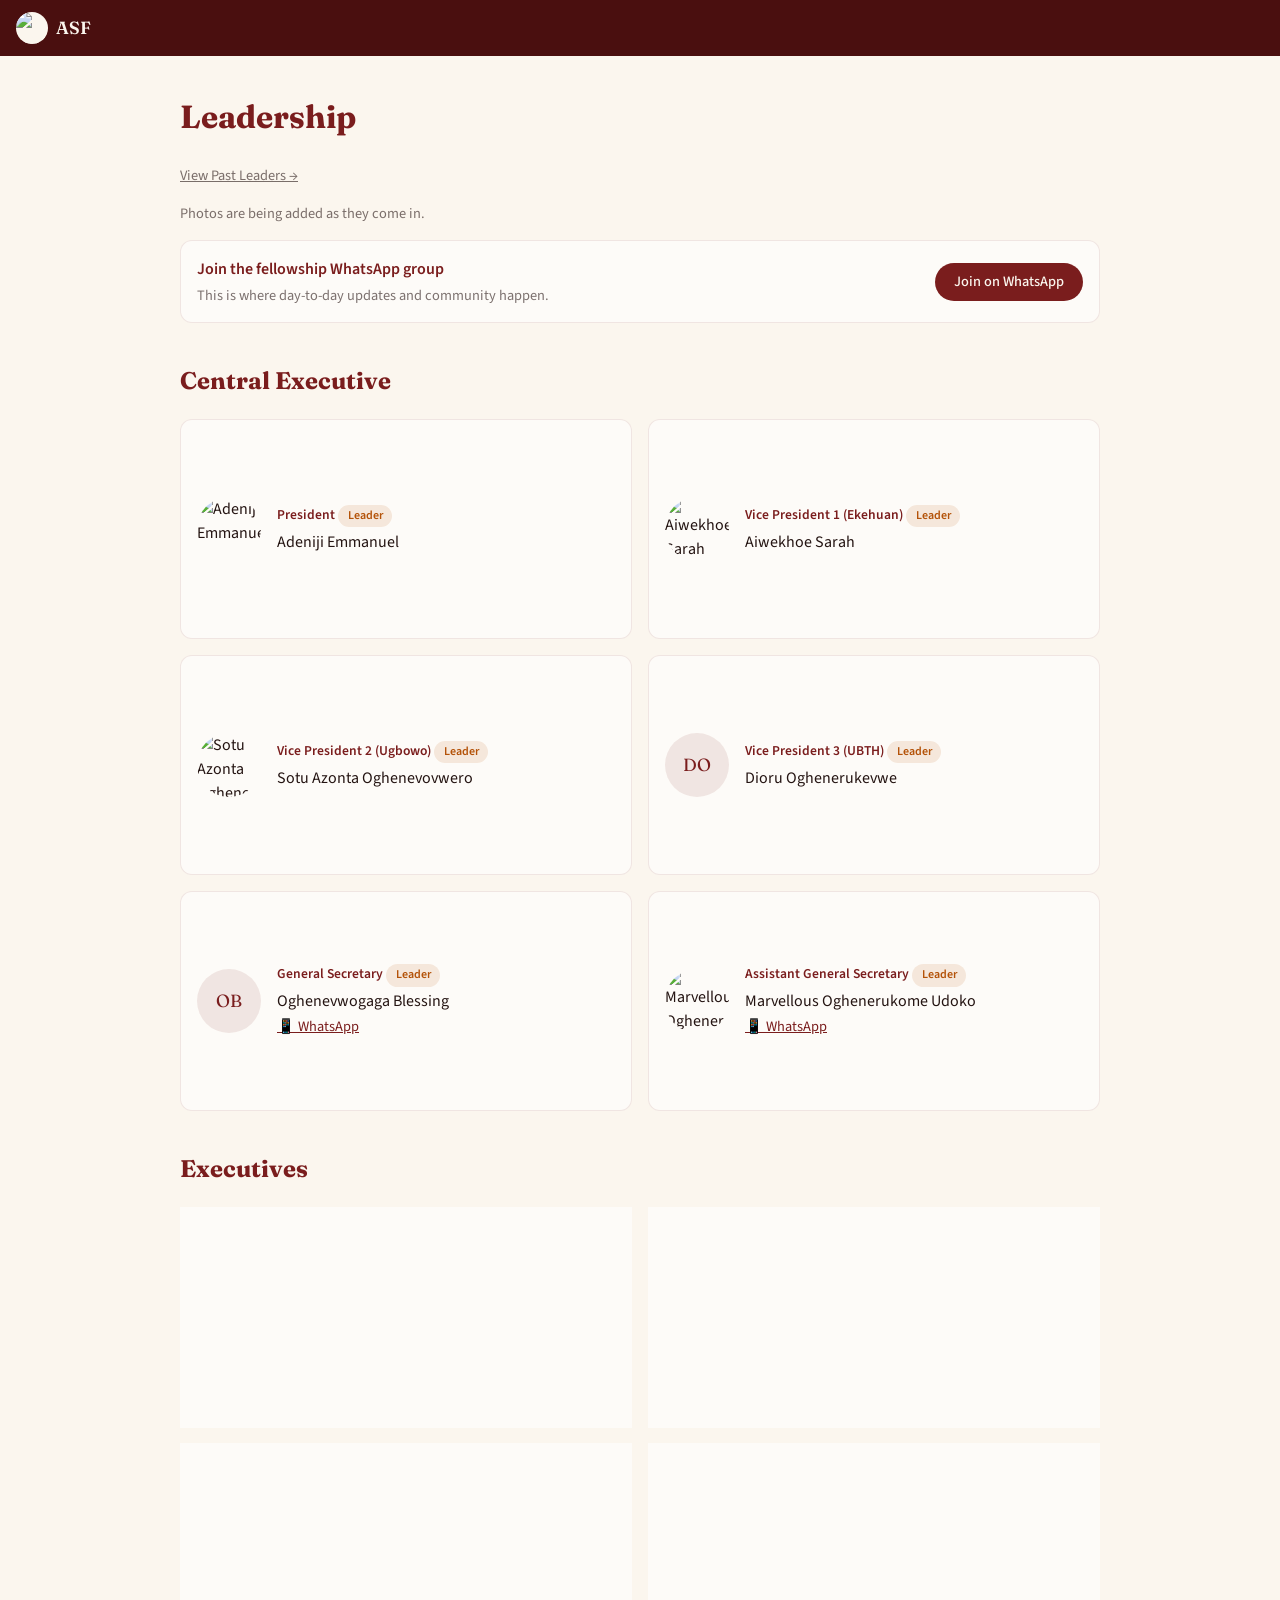
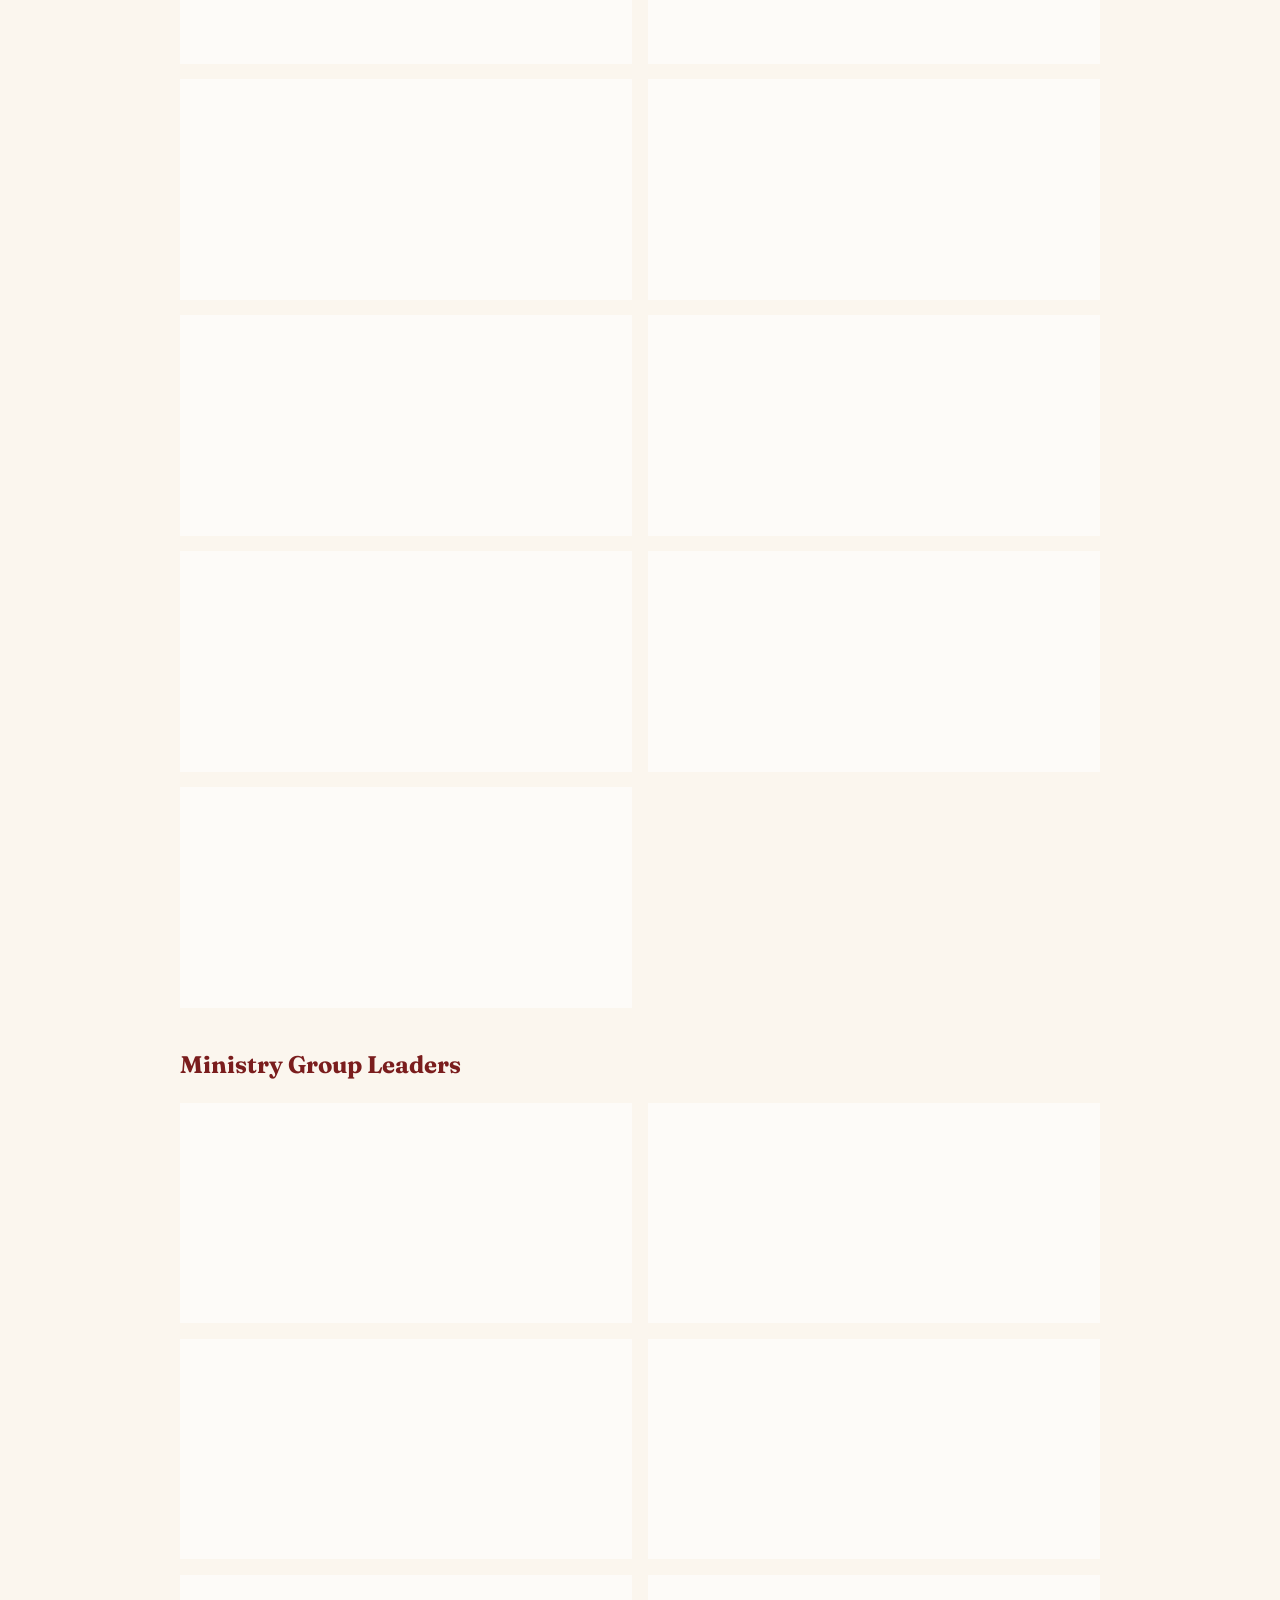
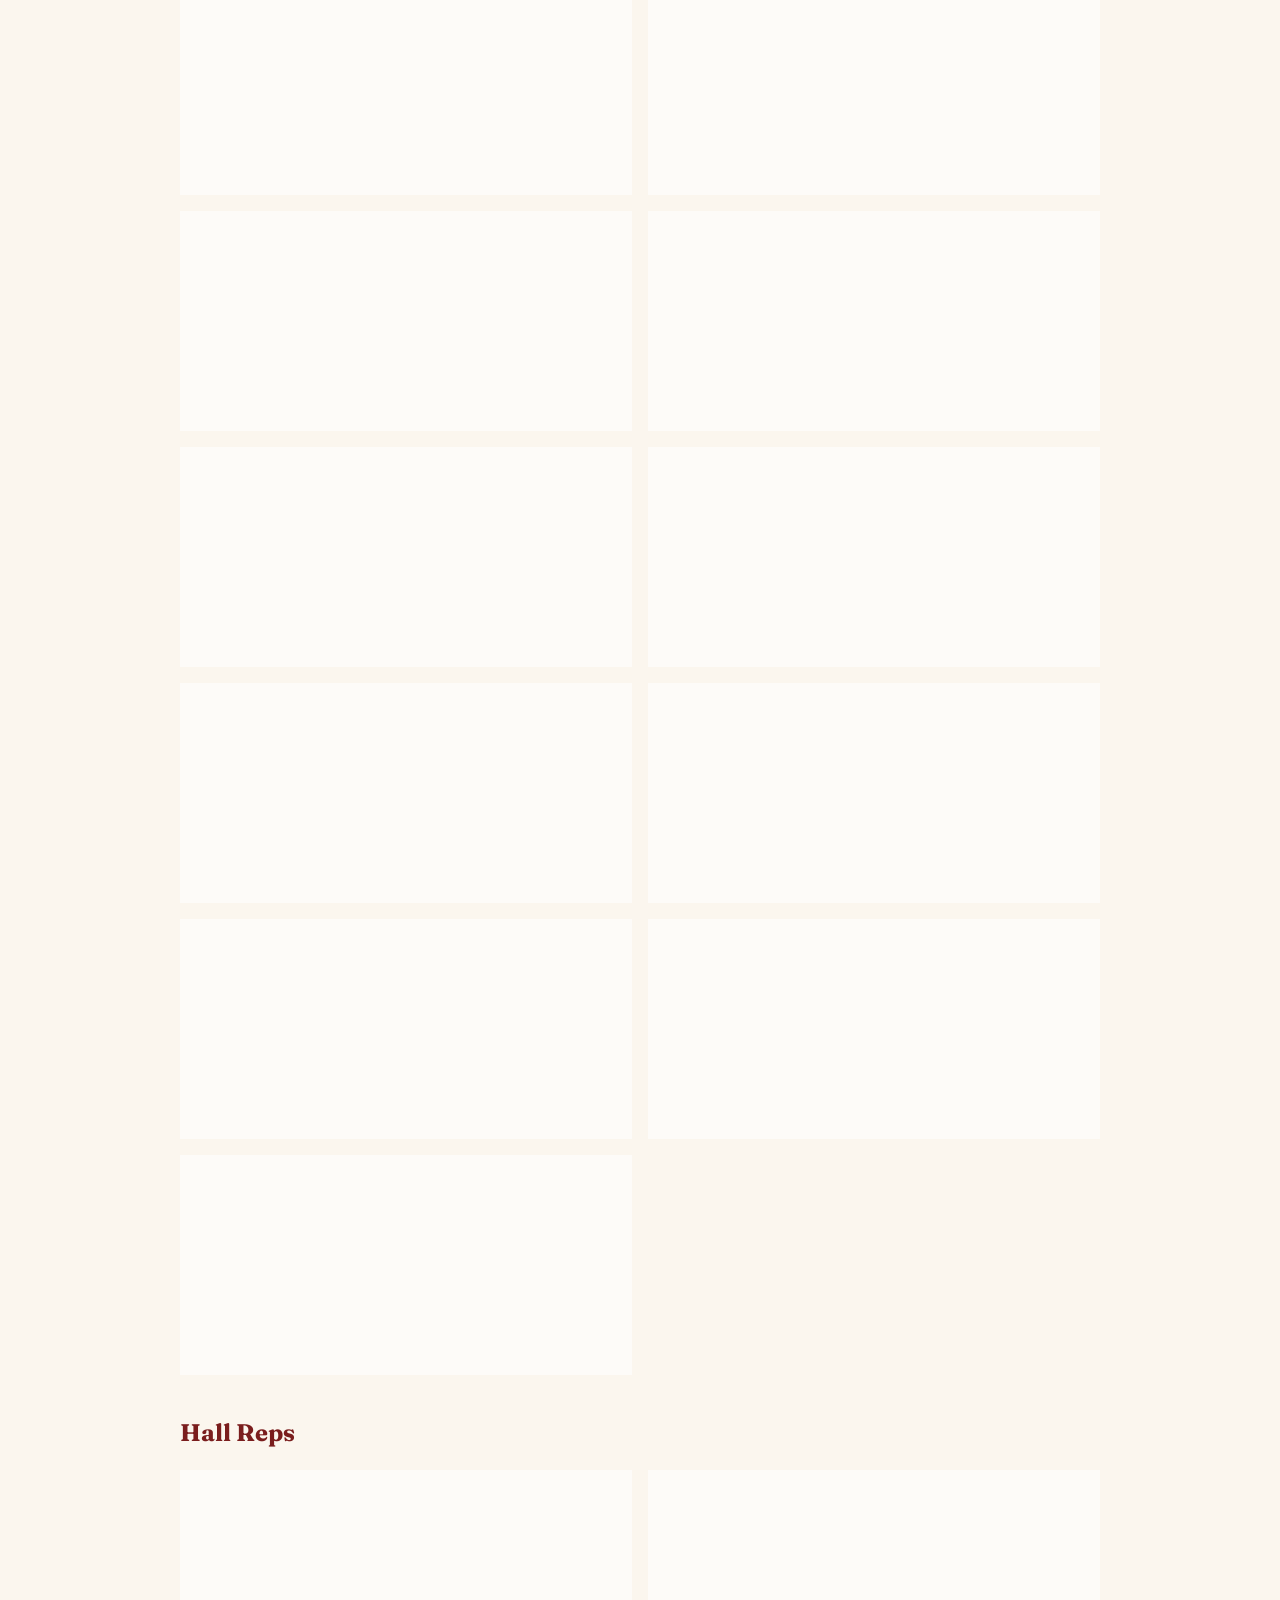
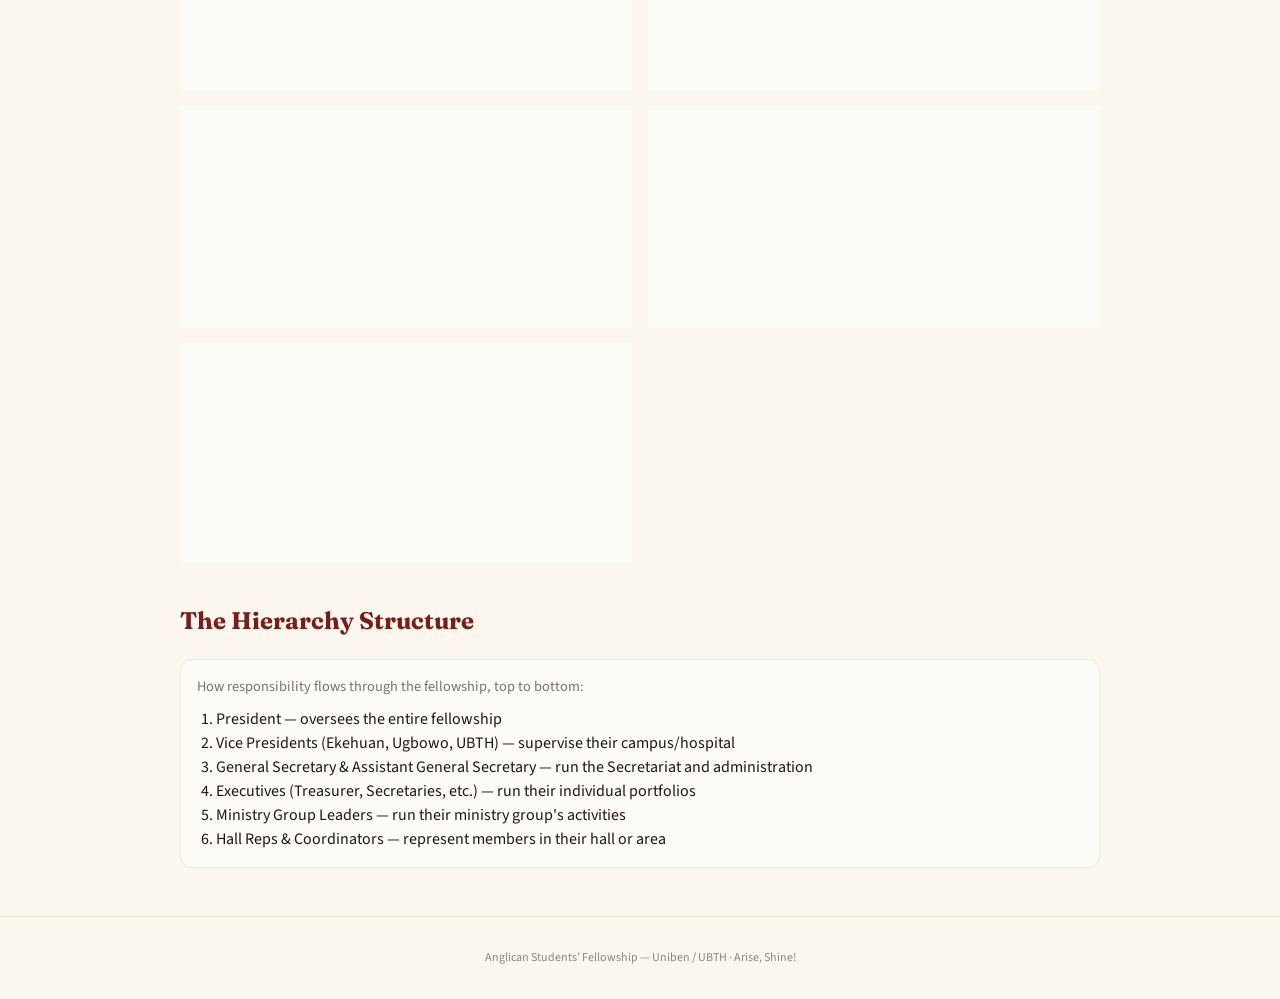
==== leadership.html @ 45ee1c09 "Add files via upload" ====
<!doctype html>
<html lang="en">
<head>
  <meta charset="UTF-8" />
  <meta name="viewport" content="width=device-width, initial-scale=1.0" />
  <title>Leadership — ASF Uniben/UBTH</title>
  <link rel="preconnect" href="https://fonts.googleapis.com">
  <link href="https://fonts.googleapis.com/css2?family=Fraunces:wght@400;600;700&family=Source+Sans+3:wght@400;500;600;700&display=swap" rel="stylesheet">
  <link rel="icon" type="image/png" href="favicon.png">
  <link rel="manifest" href="manifest.json">
  <link rel="apple-touch-icon" href="logo.png">
  <meta property="og:title" content="Anglican Students' Fellowship — UNIBEN/UBTH">
  <meta property="og:description" content="Arise, Shine! Christian fellowship for students of Uniben and UBTH.">
  <meta property="og:image" content="https://YOUR-DOMAIN-HERE/logo.png">
  <meta property="og:type" content="website">
  <link rel="stylesheet" href="style.css">
</head>
<body>

  <header class="navbar">
    <a href="index.html" class="brand"><img src="logo.png" alt="ASF logo"> ASF</a>
    <nav>
      <a href="index.html">About</a>
      <a href="leadership.html">Leadership</a>
      <a href="ministry-groups.html" id="nav-ministry" style="display:none">Ministry Groups</a>
      <a href="announcements.html" id="nav-announcements" style="display:none">Announcements</a>
      <a href="messages.html" id="nav-messages" style="display:none">Messages</a>
      <a href="songs.html" id="nav-songs" style="display:none">Songs</a>
      <a href="chat.html" id="nav-chat" style="display:none">Ask ASF</a>
      <a href="profile.html" id="nav-profile" style="display:none">My Profile</a>
      <a href="admin.html" id="nav-admin" style="display:none">Admin</a>
      <span id="nav-auth-slot"></span>
    </nav>
  </header>

  <div class="container">
    <h1>Leadership</h1>
    <p><a href="past-leaders.html" class="hint">View Past Leaders &rarr;</a></p>
    <p class="hint">Photos are being added as they come in.</p>

    <div class="card" style="margin-top:1rem; display:flex; align-items:center; justify-content:space-between; gap:1rem; flex-wrap:wrap;">
      <div>
        <p style="font-weight:600; color:var(--oxblood); margin:0 0 0.2rem;">Join the fellowship WhatsApp group</p>
        <p class="hint" style="margin:0;">This is where day-to-day updates and community happen.</p>
      </div>
      <a class="btn btn-solid" href="https://chat.whatsapp.com/I12i7ANx91WJ88O34i9ZsK?s=cl&p=a&ilr=4" target="_blank" rel="noopener">Join on WhatsApp</a>
    </div>

    <h2 style="margin-top:2.5rem;">Central Executive</h2>
    <div class="grid-2" id="central-executive-list"></div>

    <h2 style="margin-top:2.5rem;">Executives</h2>
    <div class="grid-2" id="executives-list"></div>

    <h2 style="margin-top:2.5rem;">Ministry Group Leaders</h2>
    <div class="grid-2" id="ministry-leaders-list"></div>

    <h2 style="margin-top:2.5rem;">Hall Reps</h2>
    <div class="grid-2" id="hall-reps-list"></div>

    <h2 style="margin-top:2.5rem;">The Hierarchy Structure</h2>
    <div class="card" id="hierarchy-structure"></div>
  </div>

  <footer>Anglican Students&rsquo; Fellowship — Uniben / UBTH &middot; Arise, Shine!</footer>

  <script src="https://cdn.jsdelivr.net/npm/@supabase/supabase-js@2/dist/umd/supabase.js"></script>
  <script src="supabase-client.js"></script>
  <script src="leaders-data.js"></script>
  <script src="ministry-groups-data.js"></script>
  <script src="role-descriptions.js"></script>
  <script src="nav.js"></script>
  <script src="nav-hide.js"></script>
  <script src="leadership.js"></script>
</body>
</html>
---- style.css ----
:root {
  --oxblood: #7A1D1D;
  --oxblood-dark: #4A0F0F;
  --parchment: #FBF6EE;
  --ink: #241412;
  --sunrise: #C9962F;
}

* { box-sizing: border-box; }

body {
  margin: 0;
  background: var(--parchment);
  color: var(--ink);
  font-family: 'Source Sans 3', -apple-system, sans-serif;
  line-height: 1.5;
}

h1, h2, h3 {
  font-family: 'Fraunces', Georgia, serif;
  color: var(--oxblood);
}

a { color: inherit; }

/* ---------- Navbar ---------- */
.navbar {
  position: sticky;
  top: 0;
  z-index: 40;
  background: var(--oxblood-dark);
  padding: 0.75rem 1rem;
  display: flex;
  align-items: center;
  justify-content: space-between;
  flex-wrap: wrap;
  gap: 0.5rem;
  transition: transform 0.25s ease;
}

.navbar.nav-hidden {
  transform: translateY(-100%);
}

.navbar .brand {
  color: var(--parchment);
  font-family: 'Fraunces', serif;
  font-weight: 600;
  font-size: 1.1rem;
  text-decoration: none;
  display: flex;
  align-items: center;
  gap: 0.5rem;
}

.navbar .brand img {
  height: 32px;
  width: 32px;
  border-radius: 50%;
  background: var(--parchment);
  object-fit: contain;
}

.navbar nav {
  position: fixed;
  top: 0;
  right: -85%;
  width: 85%;
  max-width: 320px;
  height: 100vh;
  background: var(--oxblood-dark);
  display: flex;
  flex-direction: column;
  align-items: flex-start;
  gap: 0.15rem;
  padding: 4.5rem 1.5rem 2rem;
  overflow-y: auto;
  z-index: 300;
  transition: right 0.3s ease;
  box-shadow: -6px 0 20px rgba(0,0,0,0.25);
}

.navbar nav.nav-open {
  right: 0;
}

.nav-backdrop {
  display: none;
  position: fixed;
  inset: 0;
  background: rgba(0,0,0,0.45);
  z-index: 280;
}

.nav-backdrop.show {
  display: block;
}

.hamburger-btn {
  border: none;
  background: none;
  color: var(--parchment);
  font-size: 1.6rem;
  line-height: 1;
  cursor: pointer;
  padding: 0.2rem 0.4rem;
}

.navbar nav > a {
  color: rgba(251, 246, 238, 0.85);
  text-decoration: none;
  padding: 0.7rem 0;
  font-size: 1rem;
  width: 100%;
  border-bottom: 1px solid rgba(251,246,238,0.08);
}

.navbar nav > a:hover, .navbar nav > a.active {
  color: var(--sunrise);
}

.btn {
  display: inline-block;
  border: none;
  border-radius: 999px;
  padding: 0.5rem 1.2rem;
  font-size: 0.9rem;
  font-weight: 500;
  cursor: pointer;
  text-decoration: none;
}

.btn-primary {
  background: var(--sunrise);
  color: var(--oxblood-dark);
}

.btn-outline {
  background: transparent;
  border: 1px solid rgba(251, 246, 238, 0.3);
  color: var(--parchment);
}

.btn-solid {
  background: var(--oxblood);
  color: var(--parchment);
}

/* ---------- Layout ---------- */
.container {
  max-width: 960px;
  margin: 0 auto;
  padding: 1rem 1.25rem 3rem;
}

.container-narrow {
  max-width: 480px;
  margin: 0 auto;
  padding: 1rem 1.25rem 3rem;
}

.hero {
  background: var(--oxblood);
  color: var(--parchment);
  padding: 4.5rem 1.25rem;
  text-align: center;
  position: relative;
  overflow: hidden;
}

.hero::before {
  content: '';
  position: absolute;
  left: 50%;
  bottom: -60%;
  width: 220%;
  aspect-ratio: 1 / 1;
  transform: translateX(-50%);
  background: repeating-conic-gradient(from -20deg at 50% 100%, rgba(201,150,47,0.16) 0deg 3deg, transparent 3deg 14deg);
  pointer-events: none;
  animation: raysDrift 90s linear infinite;
}

@keyframes raysDrift {
  from { transform: translateX(-50%) rotate(0deg); }
  to { transform: translateX(-50%) rotate(360deg); }
}

.hero-inner { position: relative; max-width: 640px; margin: 0 auto; }
.hero .eyebrow { text-transform: uppercase; letter-spacing: 0.3em; font-size: 0.75rem; color: var(--sunrise); margin-bottom: 0.75rem; }
.hero h1 { color: var(--parchment); font-size: 2.5rem; margin: 0; }
.hero p { color: rgba(251,246,238,0.85); margin-top: 1rem; }

.hero h1.typewriter {
  display: inline-block;
  overflow: hidden;
  white-space: nowrap;
  border-right: 2px solid var(--sunrise);
  width: 0;
  animation: typing 1.1s steps(13, end) 0.3s forwards, blinkCursor 0.7s step-end infinite;
}
@keyframes typing { to { width: 13ch; } }
@keyframes blinkCursor { 50% { border-color: transparent; } }

.member-count-line { font-family: 'Fraunces', serif; font-weight: 600; }

/* ---------- Cards ---------- */
.card {
  background: rgba(255,255,255,0.6);
  border: 1px solid rgba(122,29,29,0.1);
  border-radius: 0.75rem;
  padding: 1rem;
}

.grid-2 {
  display: grid;
  grid-template-columns: 1fr;
  gap: 1rem;
}

@media (min-width: 640px) {
  .grid-2 { grid-template-columns: 1fr 1fr; }
}

.person-card {
  display: flex;
  align-items: center;
  gap: 1rem;
}

.avatar {
  width: 64px;
  height: 64px;
  border-radius: 50%;
  object-fit: cover;
  flex-shrink: 0;
}

.avatar-fallback {
  width: 64px;
  height: 64px;
  border-radius: 50%;
  background: rgba(122,29,29,0.1);
  color: var(--oxblood);
  display: flex;
  align-items: center;
  justify-content: center;
  font-family: 'Fraunces', serif;
  font-size: 1.1rem;
  flex-shrink: 0;
}

.person-title { font-size: 0.85rem; font-weight: 600; color: var(--oxblood); margin: 0 0 0.15rem; }
.person-name { margin: 0; }
.person-name.vacant { font-style: italic; color: rgba(36,20,18,0.4); }

/* ---------- Tap-to-expand leadership cards ---------- */
.card-details {
  max-height: 0;
  overflow: hidden;
  opacity: 0;
  transition: max-height 0.25s ease, opacity 0.25s ease, margin-top 0.25s ease;
}
.card-details.open {
  max-height: 500px;
  opacity: 1;
  margin-top: 0.6rem;
  padding-top: 0.6rem;
  border-top: 1px solid rgba(122,29,29,0.1);
}

/* ---------- Forms ---------- */
label { display: block; font-size: 0.9rem; font-weight: 500; margin-bottom: 0.25rem; }
input, select, textarea {
  width: 100%;
  padding: 0.55rem 0.75rem;
  border: 1px solid rgba(122,29,29,0.2);
  border-radius: 0.5rem;
  background: white;
  color: var(--ink);
  font-family: inherit;
  font-size: 1rem;
}
input:focus, select:focus, textarea:focus {
  outline: 3px solid var(--sunrise);
  outline-offset: 1px;
  border-color: var(--oxblood);
}
.field { margin-bottom: 1rem; }
.field-row { display: grid; grid-template-columns: 1fr 1fr; gap: 0.75rem; }

.tabs { display: flex; gap: 0.5rem; margin-bottom: 1.5rem; }
.tab-btn {
  border: none; border-radius: 999px; padding: 0.4rem 1rem;
  font-size: 0.9rem; cursor: pointer;
  background: rgba(122,29,29,0.1); color: var(--oxblood);
}
.tab-btn.active { background: var(--oxblood); color: var(--parchment); }

.error-text { color: #b91c1c; font-size: 0.9rem; }
.hint { color: rgba(36,20,18,0.6); font-size: 0.9rem; }

/* ---------- Chat ---------- */
.chat-window {
  height: 60vh;
  overflow-y: auto;
  display: flex;
  flex-direction: column;
  gap: 0.75rem;
  padding: 1rem;
}
.msg { max-width: 85%; padding: 0.5rem 1rem; border-radius: 1rem; font-size: 0.95rem; }
.msg.bot { align-self: flex-start; background: rgba(122,29,29,0.1); }
.msg.user { align-self: flex-end; background: var(--oxblood); color: var(--parchment); }
.chat-form { display: flex; gap: 0.5rem; margin-top: 0.75rem; }
.chat-form input { flex: 1; border-radius: 999px; }

/* ---------- Table ---------- */
table { width: 100%; border-collapse: collapse; font-size: 0.9rem; }
th, td { text-align: left; padding: 0.6rem 0.75rem; }
thead { background: rgba(122,29,29,0.1); color: var(--oxblood); }
tbody tr { border-top: 1px solid rgba(122,29,29,0.1); }

footer {
  text-align: center;
  font-size: 0.75rem;
  color: rgba(36,20,18,0.5);
  padding: 2rem 1rem;
  border-top: 1px solid rgba(122,29,29,0.1);
}

/* ---------- Skeleton loading ---------- */
.skeleton {
  background: linear-gradient(90deg, rgba(122,29,29,0.08) 25%, rgba(122,29,29,0.15) 37%, rgba(122,29,29,0.08) 63%);
  background-size: 400% 100%;
  animation: skeletonShimmer 1.4s ease infinite;
  border-radius: 0.5rem;
  height: 1rem;
  margin: 0.4rem 0;
}
@keyframes skeletonShimmer {
  0% { background-position: 100% 50%; }
  100% { background-position: 0 50%; }
}

/* ---------- Ripple ---------- */
.ripple-el { position: relative; overflow: hidden; }
.ripple-dot {
  position: absolute;
  border-radius: 50%;
  background: rgba(255,255,255,0.55);
  transform: scale(0);
  animation: rippleAnim 0.5s ease-out forwards;
  pointer-events: none;
}
@keyframes rippleAnim {
  to { transform: scale(2.5); opacity: 0; }
}

/* ---------- Confetti ---------- */
.confetti-piece {
  position: fixed;
  top: -10px;
  width: 8px;
  height: 8px;
  pointer-events: none;
  z-index: 300;
  animation: confettiFall 1.4s ease-in forwards;
}
@keyframes confettiFall {
  to { transform: translateY(100vh) rotate(540deg); opacity: 0.3; }
}

/* ---------- Streak badge ---------- */
.streak-badge {
  display: inline-block;
  background: linear-gradient(135deg, #f97316, #dc2626);
  color: #fff;
  padding: 0.3rem 0.8rem;
  border-radius: 999px;
  font-size: 0.85rem;
  font-weight: 600;
}

/* ---------- Flip cards (Leadership) ---------- */
.flip-card { perspective: 1000px; background: transparent; border: none; padding: 0; }
.flip-inner {
  position: relative;
  width: 100%;
  height: 280px;
  transition: transform 0.5s;
  transform-style: preserve-3d;
}
.flip-card.flipped .flip-inner { transform: rotateY(180deg); }
.flip-front, .flip-back {
  position: absolute;
  inset: 0;
  backface-visibility: hidden;
  background: rgba(255,255,255,0.6);
  border: 1px solid rgba(122,29,29,0.1);
  border-radius: 0.75rem;
  padding: 1rem;
  overflow-y: auto;
}
.flip-front { display: flex; align-items: center; }
.flip-back { transform: rotateY(180deg); }

@media (min-width: 640px) {
  .flip-inner { height: 220px; }
}

/* ---------- Ministry group icons ---------- */
.group-icon {
  display: inline-block;
  font-size: 1.3rem;
  animation: iconBounce 2.4s ease-in-out infinite;
}
@keyframes iconBounce {
  0%, 100% { transform: translateY(0); }
  50% { transform: translateY(-4px); }
}

/* ---------- Emblem tap-highlight (About page) ---------- */
.emblem-item {
  cursor: pointer;
  border-radius: 0.5rem;
  padding: 0.3rem 0.5rem;
  margin: 0 -0.5rem;
  transition: background-color 0.2s ease;
}
.emblem-item.lit { background: rgba(201,150,47,0.18); }

/* ---------- Pull-to-refresh ---------- */
.ptr-indicator {
  text-align: center;
  font-size: 0.8rem;
  color: rgba(36,20,18,0.5);
  height: 0;
  overflow: hidden;
  transition: height 0.15s ease;
}

/* ---------- Dark mode ---------- */
html.dark {
  --oxblood: #C9962F;
  --oxblood-light: #E0B45A;
  --oxblood-dark: #1a1a1a;
  --parchment: #1c1614;
  --ink: #F1E7DC;
  --sunrise: #C9962F;
}
html.dark body { background: var(--parchment); color: var(--ink); }
html.dark .card { background: rgba(255,255,255,0.05); border-color: rgba(255,255,255,0.08); }
html.dark input, html.dark select, html.dark textarea {
  background: #2a2220; color: var(--ink); border-color: rgba(255,255,255,0.15);
}
html.dark .hint { color: rgba(241,231,220,0.55); }
html.dark table thead { background: rgba(255,255,255,0.06); }
html.dark tbody tr { border-color: rgba(255,255,255,0.08); }

/* ---------- Bottom tab bar ---------- */
.bottom-tabs {
  display: none;
  position: fixed;
  bottom: 0; left: 0; right: 0;
  background: var(--oxblood-dark);
  z-index: 150;
  padding: 0.4rem 0;
  box-shadow: 0 -2px 10px rgba(0,0,0,0.15);
}
.bottom-tabs a {
  flex: 1;
  text-align: center;
  color: rgba(251,246,238,0.75);
  text-decoration: none;
  font-size: 0.65rem;
  padding: 0.2rem 0;
}
.bottom-tabs a .tab-icon { display: block; font-size: 1.2rem; margin-bottom: 0.1rem; }
.bottom-tabs a.active { color: var(--sunrise); }
@media (max-width: 700px) {
  .bottom-tabs { display: flex; }
  body { padding-bottom: 3.6rem; }
}

@media (prefers-reduced-motion: reduce) {
  .hero::before, .hero h1.typewriter, .skeleton, .group-icon { animation: none !important; }
}

/* ---------- Micro interactions ---------- */
@keyframes fadeInUp {
  from { opacity: 0; transform: translateY(6px); }
  to { opacity: 1; transform: translateY(0); }
}

.card, .container > h1, .container-narrow > h1 {
  animation: fadeInUp 0.25s ease both;
}

.btn, .present-btn, .promote-admin-btn, .promote-leader-btn, .demote-btn, .assign-btn, .complete-btn {
  transition: transform 0.15s ease, filter 0.15s ease, background-color 0.15s ease;
}

.btn:hover, .present-btn:hover {
  filter: brightness(1.08);
}

.btn:active, .present-btn:active, .assign-btn:active, .complete-btn:active {
  transform: scale(0.96);
}

.card {
  transition: box-shadow 0.2s ease, transform 0.2s ease;
}

@media (prefers-reduced-motion: reduce) {
  .card, .container > h1, .container-narrow > h1 { animation: none; }
  .btn, .present-btn { transition: none; }
}

/* ---------- Status badges ---------- */
.badge {
  display: inline-block;
  padding: 0.15rem 0.6rem;
  border-radius: 999px;
  font-size: 0.75rem;
  font-weight: 600;
  white-space: nowrap;
}
.badge-active { background: rgba(22,101,52,0.12); color: #166534; }
.badge-inactive { background: rgba(185,28,28,0.12); color: #b91c1c; }
.badge-pending { background: rgba(180,83,9,0.12); color: #b45309; }

/* ---------- Welcome banner (first-time join) ---------- */
@keyframes welcomePop {
  0% { opacity: 0; transform: scale(0.92) translateY(8px); }
  100% { opacity: 1; transform: scale(1) translateY(0); }
}
.welcome-banner {
  background: linear-gradient(135deg, var(--oxblood), var(--oxblood-dark));
  color: var(--parchment);
  border-radius: 1rem;
  padding: 1.5rem;
  text-align: center;
  margin: 1rem auto;
  max-width: 480px;
  animation: welcomePop 0.35s ease both;
}
.welcome-banner h2 { color: var(--parchment); margin: 0 0 0.3rem; }
.welcome-banner p { color: rgba(251,246,238,0.85); margin: 0; }
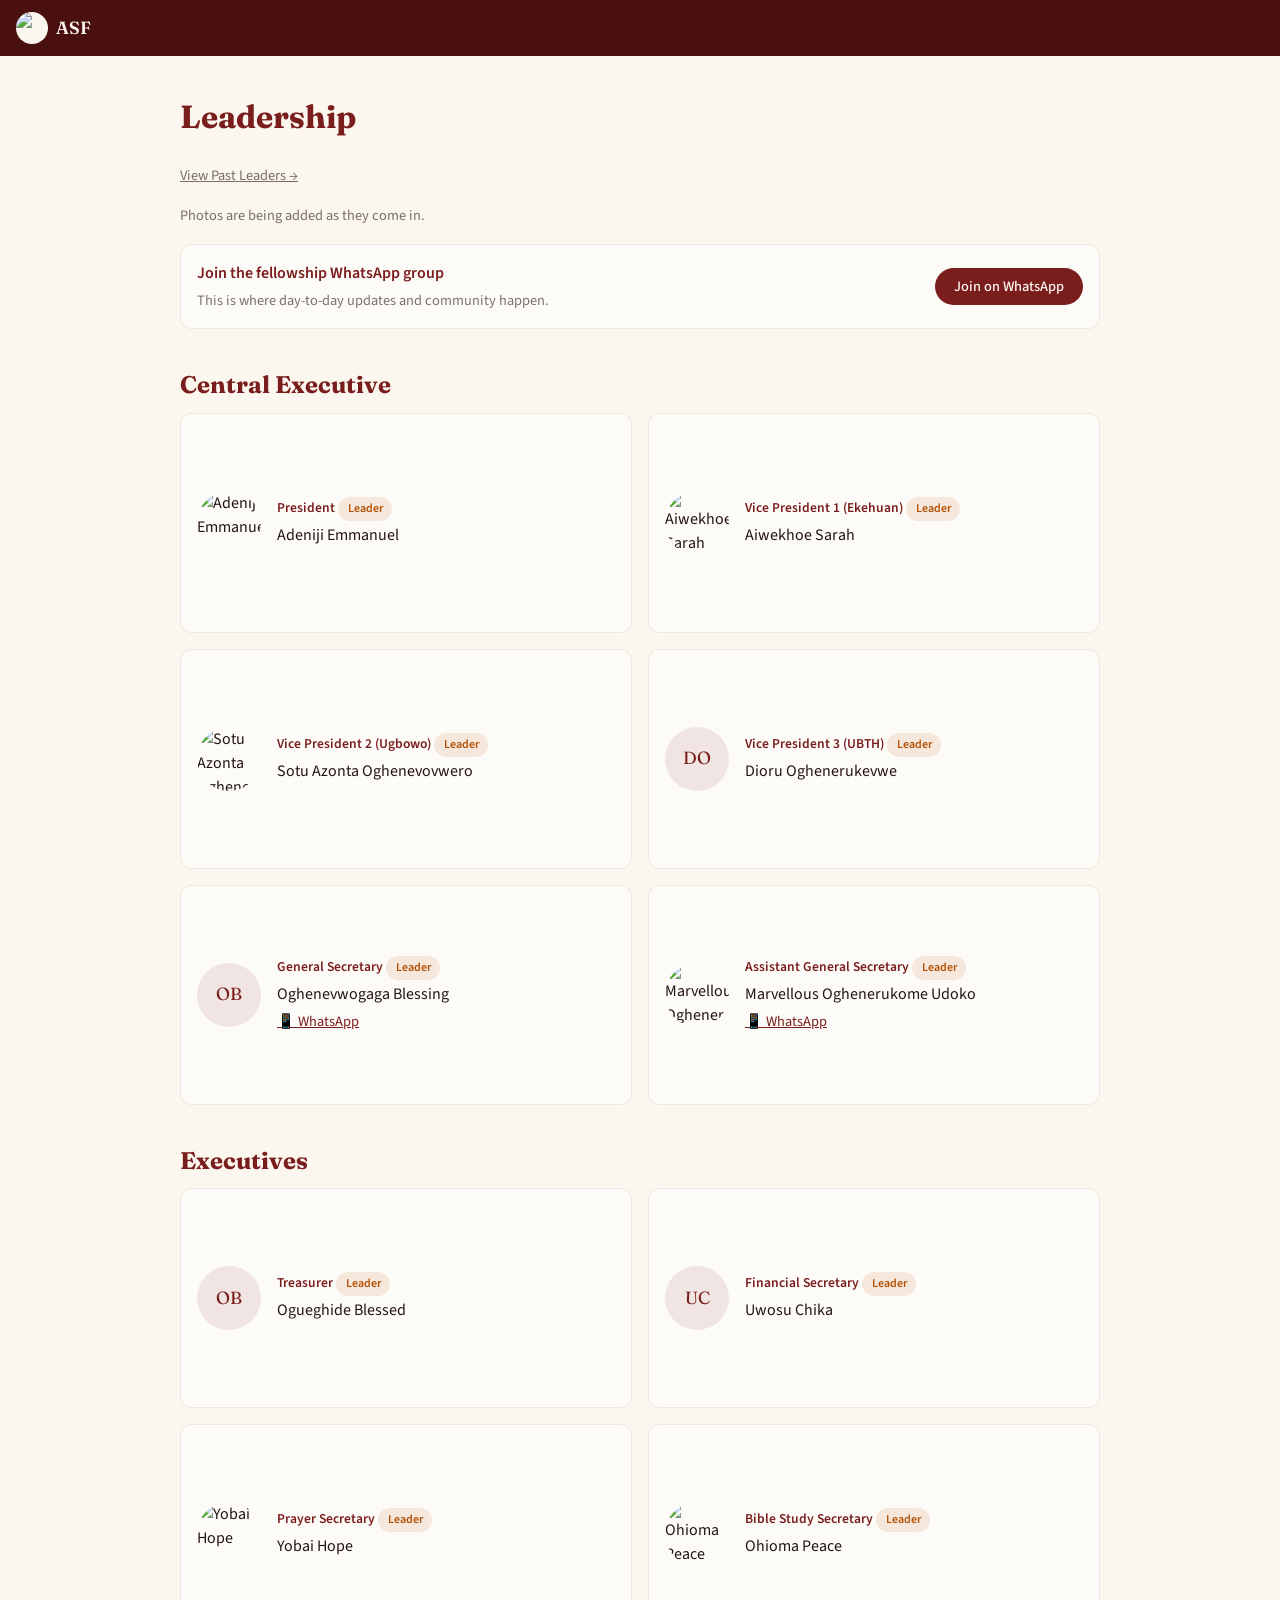
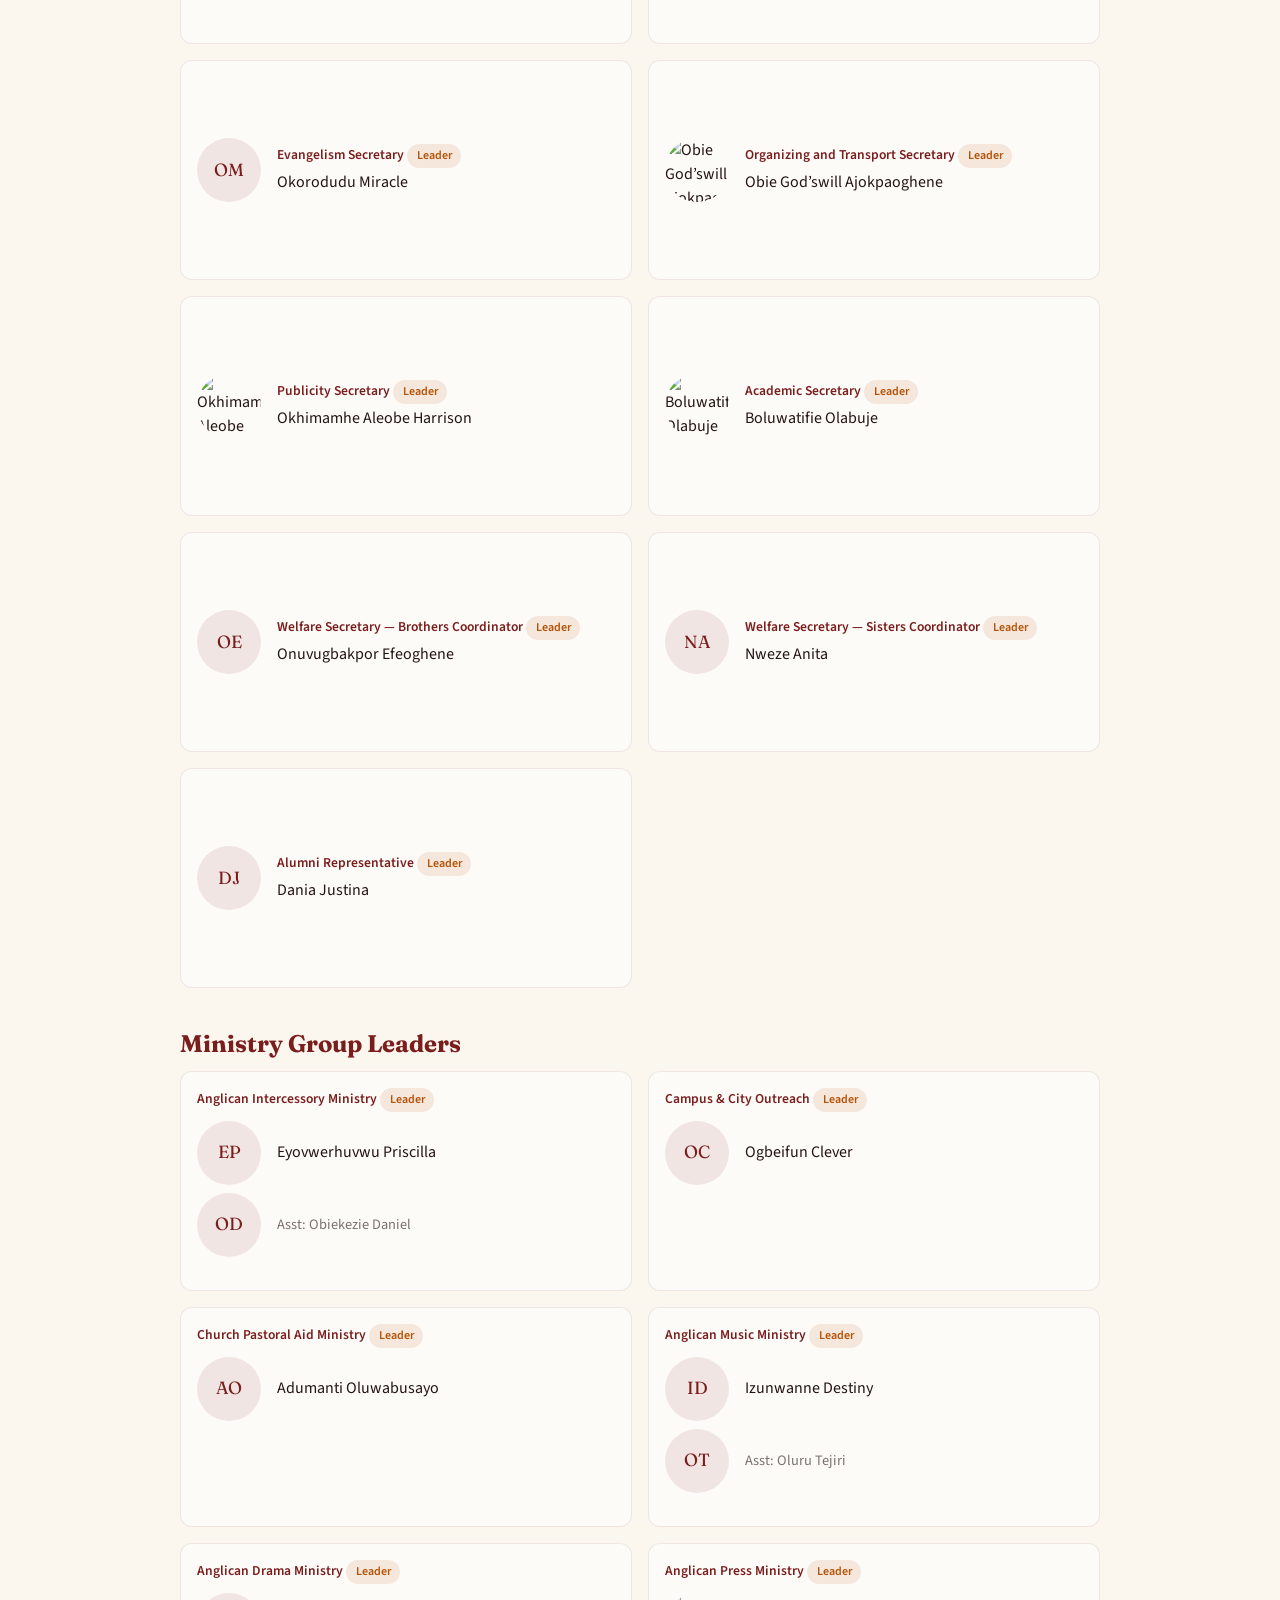
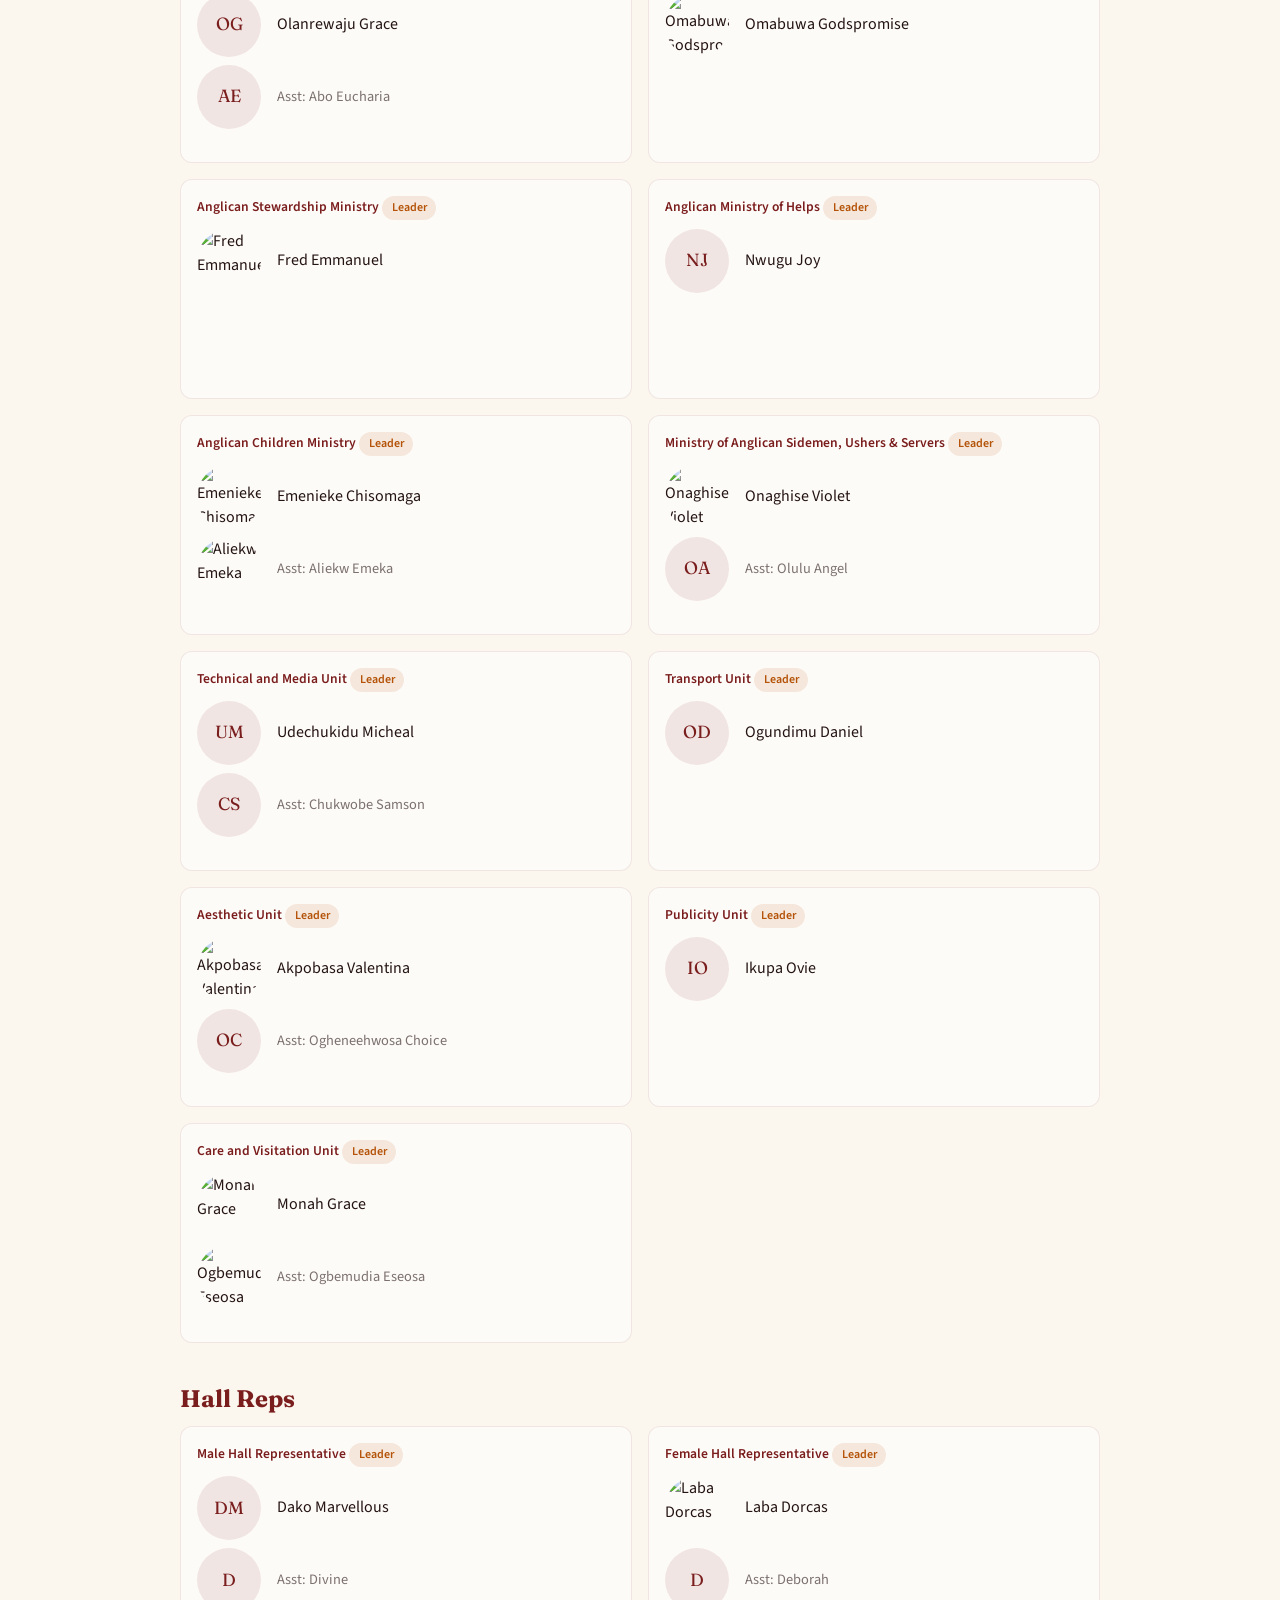
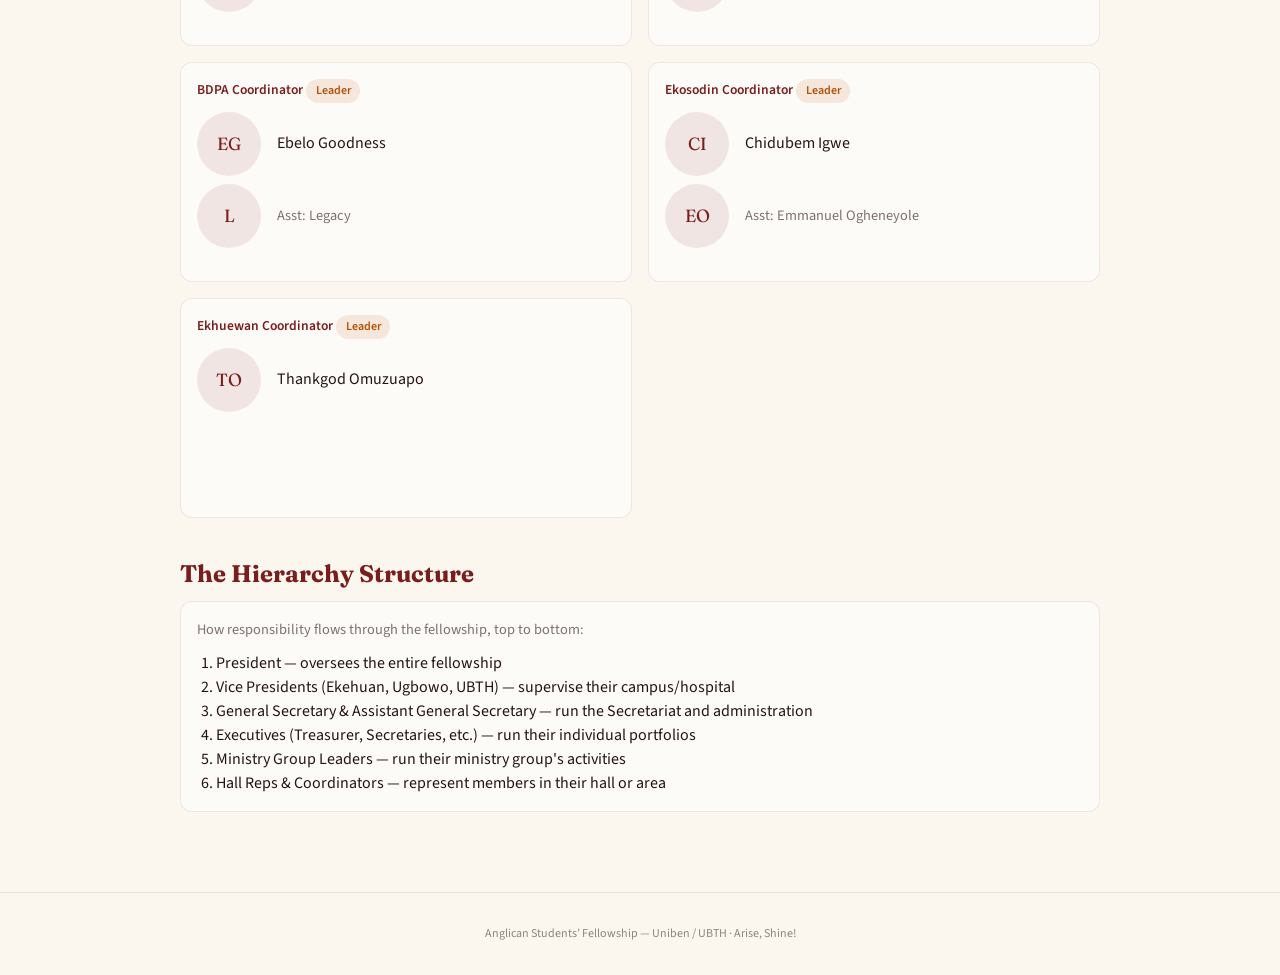
==== commit 7ca5523c: "Add files via upload" ====
--- a/leadership.html
+++ b/leadership.html
@@ -19,18 +19,7 @@
 
   <header class="navbar">
     <a href="index.html" class="brand"><img src="logo.png" alt="ASF logo"> ASF</a>
-    <nav>
-      <a href="index.html">About</a>
-      <a href="leadership.html">Leadership</a>
-      <a href="ministry-groups.html" id="nav-ministry" style="display:none">Ministry Groups</a>
-      <a href="announcements.html" id="nav-announcements" style="display:none">Announcements</a>
-      <a href="messages.html" id="nav-messages" style="display:none">Messages</a>
-      <a href="songs.html" id="nav-songs" style="display:none">Songs</a>
-      <a href="chat.html" id="nav-chat" style="display:none">Ask ASF</a>
-      <a href="profile.html" id="nav-profile" style="display:none">My Profile</a>
-      <a href="admin.html" id="nav-admin" style="display:none">Admin</a>
-      <span id="nav-auth-slot"></span>
-    </nav>
+    <nav data-nav-menu></nav>
   </header>
 
   <div class="container">
@@ -62,13 +51,14 @@
     <div class="card" id="hierarchy-structure"></div>
   </div>
 
-  <footer>Anglican Students&rsquo; Fellowship — Uniben / UBTH &middot; Arise, Shine!</footer>
+  <footer data-auto-footer></footer>
 
   <script src="https://cdn.jsdelivr.net/npm/@supabase/supabase-js@2/dist/umd/supabase.js"></script>
   <script src="supabase-client.js"></script>
   <script src="leaders-data.js"></script>
   <script src="ministry-groups-data.js"></script>
   <script src="role-descriptions.js"></script>
+  <script src="nav-links.js"></script>
   <script src="nav.js"></script>
   <script src="nav-hide.js"></script>
   <script src="leadership.js"></script>
--- a/style.css
+++ b/style.css
@@ -8,6 +8,11 @@
 
 * { box-sizing: border-box; }
 
+html, body {
+  overflow-x: hidden;
+  max-width: 100%;
+}
+
 body {
   margin: 0;
   background: var(--parchment);
@@ -19,6 +24,16 @@
 h1, h2, h3 {
   font-family: 'Fraunces', Georgia, serif;
   color: var(--oxblood);
+}
+
+h2 {
+  margin-top: 2.5rem;
+  margin-bottom: 0.75rem;
+  line-height: 1.3;
+}
+
+p {
+  line-height: 1.6;
 }
 
 a { color: inherit; }
@@ -73,7 +88,7 @@
   flex-direction: column;
   align-items: flex-start;
   gap: 0.15rem;
-  padding: 4.5rem 1.5rem 2rem;
+  padding: 1.25rem 1.5rem 2rem;
   overflow-y: auto;
   z-index: 300;
   transition: right 0.3s ease;
@@ -104,6 +119,22 @@
   line-height: 1;
   cursor: pointer;
   padding: 0.2rem 0.4rem;
+}
+
+.nav-close-btn {
+  align-self: flex-end;
+  border: none;
+  background: none;
+  color: var(--parchment);
+  font-size: 1.4rem;
+  line-height: 1;
+  cursor: pointer;
+  padding: 0.3rem 0.5rem;
+  margin-bottom: 0.5rem;
+}
+
+body.menu-open {
+  overflow: hidden;
 }
 
 .navbar nav > a {
@@ -326,6 +357,7 @@
   font-size: 0.75rem;
   color: rgba(36,20,18,0.5);
   padding: 2rem 1rem;
+  margin-top: 2rem;
   border-top: 1px solid rgba(122,29,29,0.1);
 }
 
@@ -480,7 +512,7 @@
 .bottom-tabs a.active { color: var(--sunrise); }
 @media (max-width: 700px) {
   .bottom-tabs { display: flex; }
-  body { padding-bottom: 3.6rem; }
+  body { padding-bottom: 5rem; }
 }
 
 @media (prefers-reduced-motion: reduce) {
